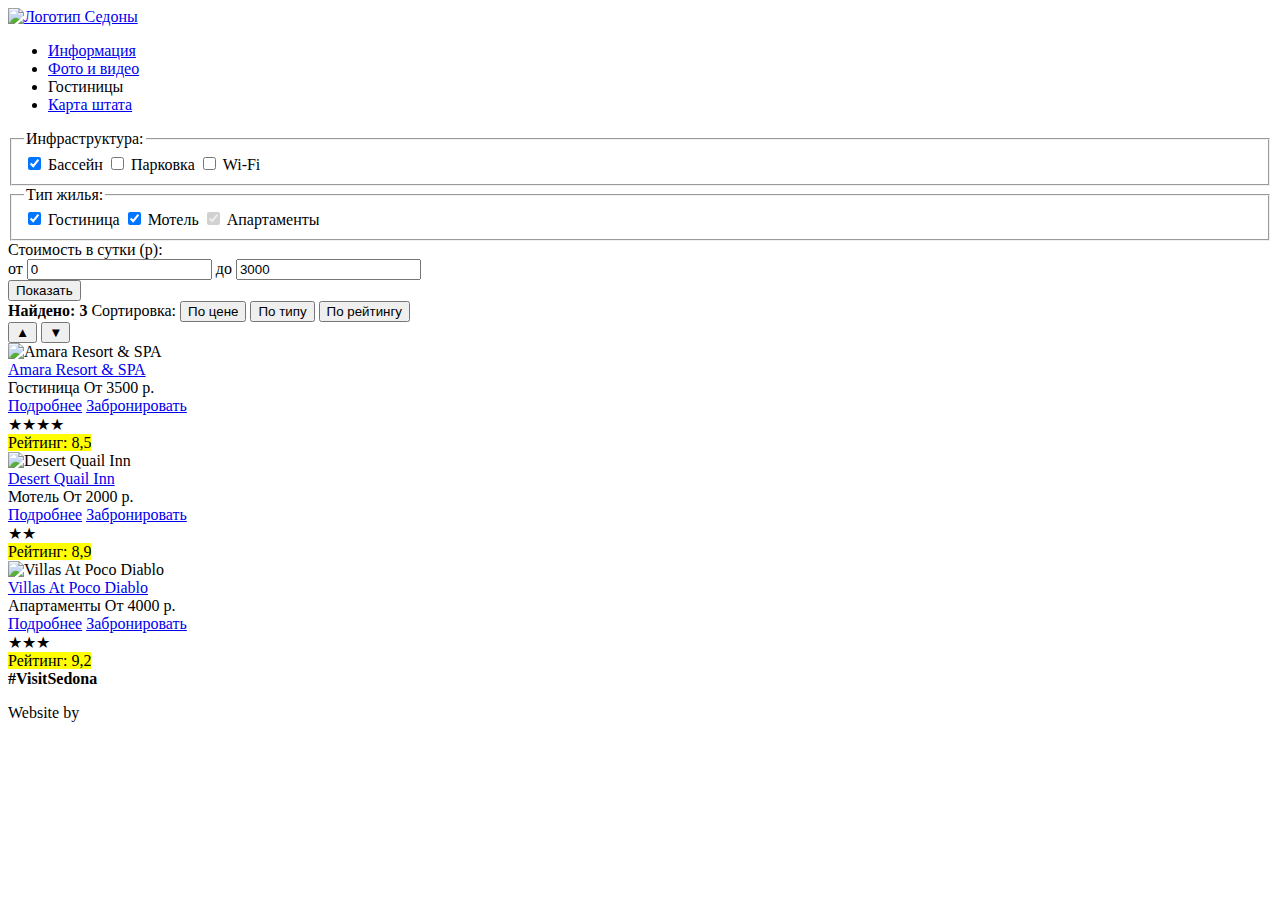
==== hotels.html @ d910e410 "Разметка" ====
<!DOCTYPE html>
<html lang="ru">
<head>
  <meta charset="UTF-8">
  <title>Поиск отелей в Седоне</title>
</head>
  <body>
    <div class="main-container">
      <header class="hotels-header">
        <nav class="main-navigation">
          <a href="index.html"><img class="sedona-logo" src="img/logo-sedona.png" alt="Логотип Седоны"></a>
          <ul class="clearfix">
            <li><a href="#">Информация</a></li>
            <li><a href="#">Фото и видео</a></li>
            <li>Гостиницы</li>
            <li><a href="#">Карта штата</a></li>
          </ul>
        </nav>
        <form action="#" class="clearfix hotels-form" method="get">
          <fieldset class="amenities">
          <legend>Инфраструктура:</legend>

          <input class="filter" type="checkbox" name="pool" id="pool" checked>
          <label class="filter-label" for="pool">Бассейн</label>

          <input class="filter" type="checkbox" name="parking" id="parking">
          <label class="filter-label" for="parking">Парковка</label>

          <input class="filter" type="checkbox" name="wifi" id="wifi">
          <label class="filter-label" for="wifi">Wi-Fi</label>
        </fieldset>
        <fieldset class="accomondation-type">
          <legend>Тип жилья:</legend>

          <input class="filter" type="checkbox" name="hotel" id="hotel" checked>
          <label class="filter-label" for="hotel">Гостиница</label>

          <input class="filter" type="checkbox" name="motel" id="motel" checked>
          <label class="filter-label" for="motel">Мотель</label>

          <input class="filter" type="checkbox" name="apartments" id="apartments" checked disabled>
          <label class="filter-label" for="apartments" disabled>Апартаменты</label>
        </fieldset>
        <div class="filter-range">
          <div class="filter-range-title">Стоимость в сутки (р):</div>
          <div class="price-controls">
            <label class="min-price">от
              <input type="text" name="min-price" value="0">
            </label>
            <label class="max-price">до
              <input type="text" name="max-price" value="3000">
            </label>
          </div>
          <div class="range-controls">
            <div class="scale">
              <div class="bar"></div>
            </div>
            <div class="range-toggle range-toggle-min"></div>
            <div class="range-toggle range-toggle-max"></div>
          </div>
          <button class="btn-transparent" type="submit">Показать</button>
        </div>
        </form>
      </header>
      <main>
        <div class="sorters clearfix">
          <div class="sorters-left">
            <b class="sorters-results">Найдено: 3</b>
            <span class="sorters-type">Сортировка:</span>
            <button class="sorter btn-active" id="price-sorter">По цене</button>
            <button class="sorter" id="type-sorter">По типу</button>
            <button class="sorter" id="rating-sorter">По рейтингу</button>
          </div>
          <div class="sorters-right">
            <button class="sorter arr" id="up-sorter">▲</button>
            <button class="sorter arr arr-active" id="down-sorter">▼</button>
          </div>
        </div>
        <div class="search-results">
          <div class="hotel-row">
            <div class="hotel-pic"><img src="img/hotel-1.jpg" width="135" height="90" alt="Amara Resort &amp; SPA"></div>
            <div class="hotel-content">
              <a href="#" class="hotel-title">Amara Resort &amp; SPA</a>
              <div class="hotel-info">
                <span class="hotel-type">Гостиница</span>
                <span class="hotel-price">От 3500 р.</span>
              </div>
              <div class="hotel-btns">
                <a href="#" class="more">Подробнее</a>
                <a href="#" class="book">Забронировать</a>
              </div>
            </div>
            <div class="ratings">
              <div class="stars">★★★★</div>
              <mark class="rating">Рейтинг: 8,5</mark>
            </div>
          </div>
          <div class="hotel-row">
            <div class="hotel-pic"><img src="img/hotel-2.jpg" width="135" height="90" alt="Desert Quail Inn"></div>
            <div class="hotel-content">
              <a href="#" class="hotel-title">Desert Quail Inn</a>
              <div class="hotel-info">
                <span class="hotel-type">Мотель</span>
                <span class="hotel-price">От 2000 р.</span>
              </div>
              <div class="hotel-btns">
                <a href="#" class="more">Подробнее</a>
                <a href="#" class="book">Забронировать</a>
              </div>
            </div>
            <div class="ratings">
              <div class="stars">★★</div>
              <mark class="rating">Рейтинг: 8,9</mark>
            </div>
          </div>
          <div class="hotel-row">
            <div class="hotel-pic"><img src="img/hotel-3.jpg" width="135" height="90" alt="Villas At Poco Diablo"></div>
            <div class="hotel-content">
              <a href="#" class="hotel-title">Villas At Poco Diablo</a>
              <div class="hotel-info">
                <span class="hotel-type">Апартаменты</span>
                <span class="hotel-price">От 4000 р.</span>
              </div>
              <div class="hotel-btns">
                <a href="#" class="more">Подробнее</a>
                <a href="#" class="book">Забронировать</a>
              </div>
            </div>
            <div class="ratings">
              <div class="stars">★★★</div>
              <mark class="rating">Рейтинг: 9,2</mark>
            </div>
          </div>
        </div>
      </main>
      <footer class="footer-hotels">
        <div class="footer-hashtag"><b>#VisitSedona</b></div>
        <div class="footer-social">
          <a href="#" title="Мы в Twitter"><i class="icon-twitter"></i></a>
          <a href="#" title="Мы в Facebook"><i class="icon-facebook"></i></a>
          <a href="#" title="Мы на Youtube"><i class="icon-youtube"></i></a>
        </div>
        <div class="footer-copyright">
          <p>Website by</p>
          <a href="https://htmlacademy.ru"><i class="sprite-html-logo"></i></a>
        </div>
      </footer>
    </div>
  </body>
</html>
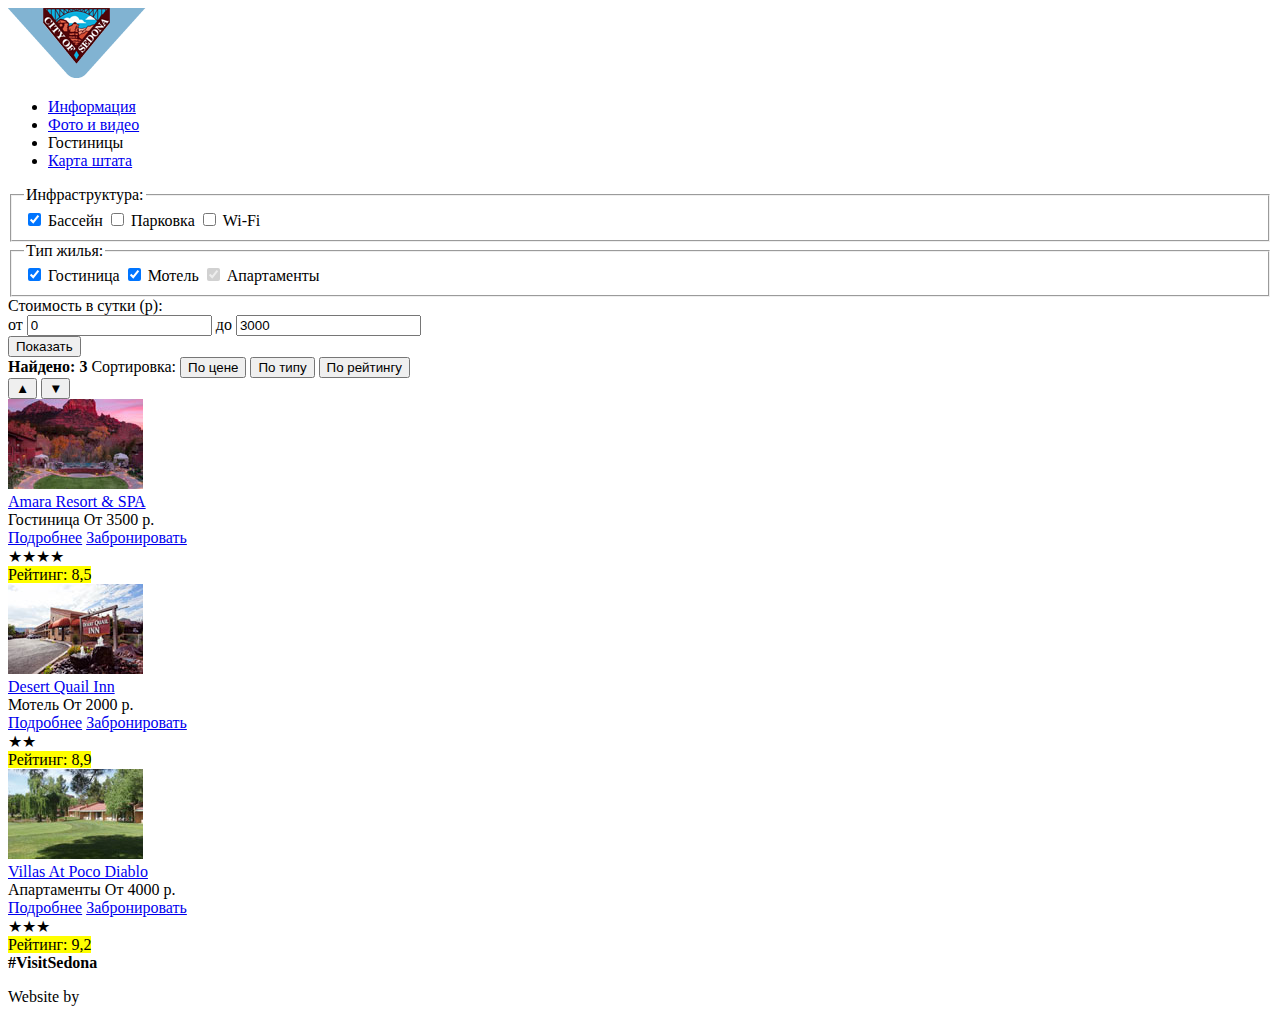
==== commit f37dab3b: "Текстовые стили" ====
--- a/hotels.html
+++ b/hotels.html
@@ -1,9 +1,12 @@
 <!DOCTYPE html>
 <html lang="ru">
-<head>
-  <meta charset="UTF-8">
-  <title>Поиск отелей в Седоне</title>
-</head>
+  <head>
+    <meta charset="UTF-8">
+    <title>Поиск отелей в Седоне</title>
+    <link rel="stylesheet" href="https://fonts.googleapis.com/css?family=PT+Sans:400,700&amp;subset=cyrillic">
+    <link rel="stylesheet" href="css/vendor/normalize.css">
+    <link rel="stylesheet" href="css/style.css">
+  </head>
   <body>
     <div class="main-container">
       <header class="hotels-header">
@@ -147,4 +150,4 @@
       </footer>
     </div>
   </body>
-</html>+</html>
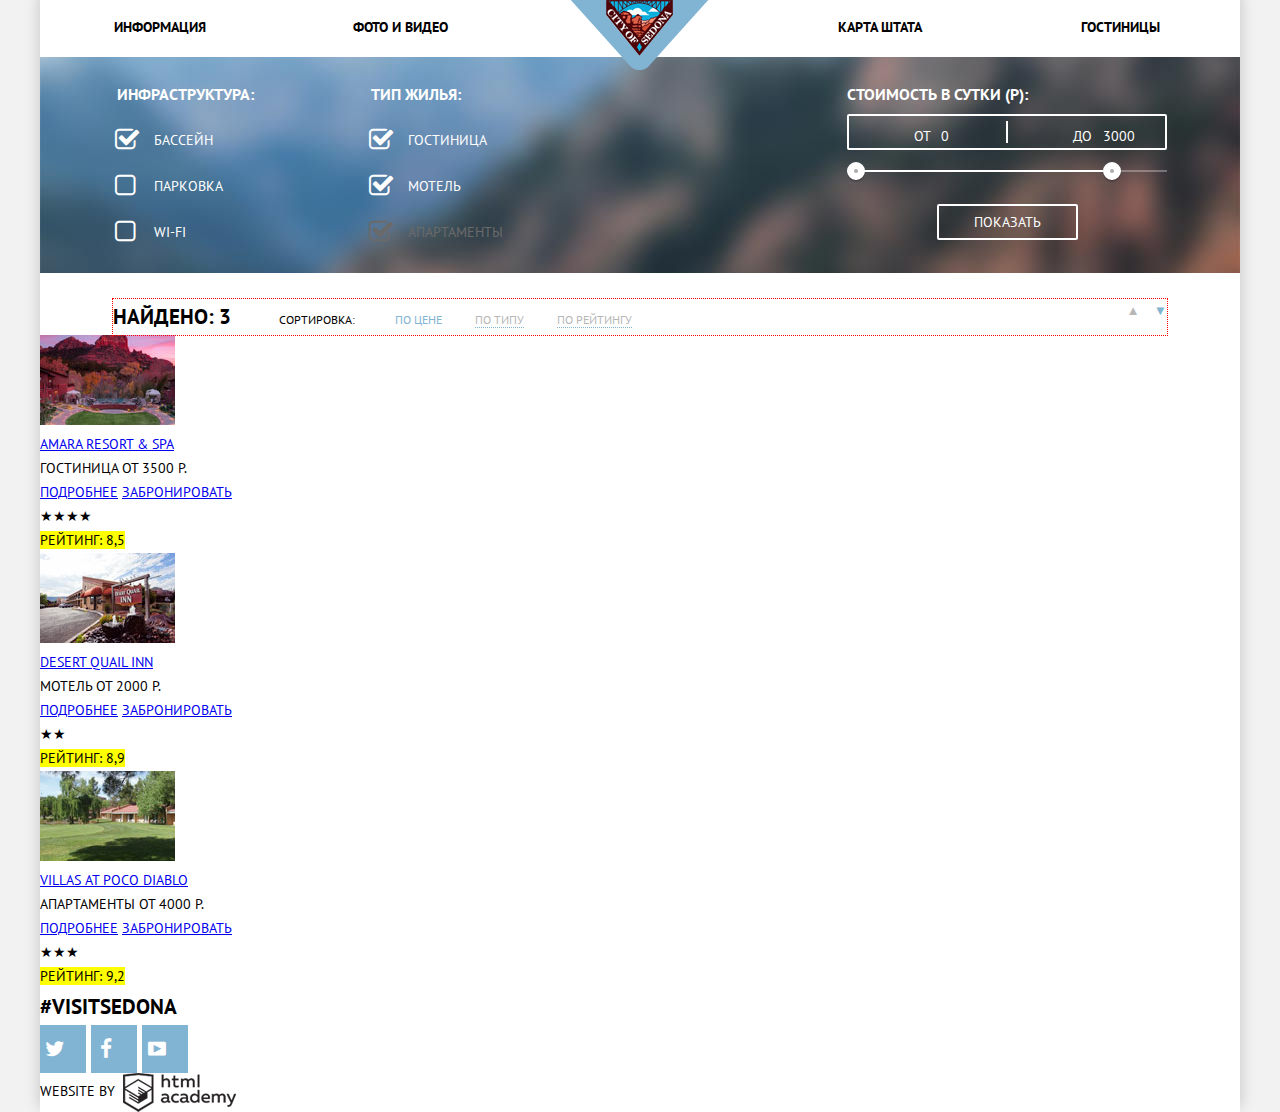
==== commit e1e29fe7: "стиль форм отелей" ====
--- a/hotels.html
+++ b/hotels.html
@@ -10,7 +10,7 @@
   <body>
     <div class="main-container">
       <header class="hotels-header">
-        <nav class="main-navigation">
+        <nav class="main-navigation hotels-navigation">
           <a href="index.html"><img class="sedona-logo" src="img/logo-sedona.png" alt="Логотип Седоны"></a>
           <ul class="clearfix">
             <li><a href="#">Информация</a></li>
--- a/css/style.css
+++ b/css/style.css
@@ -0,0 +1,844 @@
+@charset "UTF-8";
+
+*, *::before, *::after {
+  box-sizing: border-box;
+}
+
+body {
+  font-family: "PT Sans", Tahoma, sans-serif;
+  text-transform: uppercase;
+  font-size: 14px;
+  line-height: 1.7142;
+  background-color: #f2f2f2;
+  margin: 0;
+}
+
+button {
+  text-transform: inherit;
+  font-family: inherit;
+}
+
+legend {
+  color: #fff;
+  font-size: 16px;
+  line-height: 21px;
+  margin-bottom: 25px;
+  font-weight: 700;
+}
+
+fieldset {
+  border: none;
+  padding: 0;
+  margin-right: 12px;
+}
+
+@font-face {
+  font-weight: normal;
+  font-style: normal;
+
+  font-family: "symbols-sedona";
+  src: url("../fonts/symbols-sedona.woff") format("woff"),
+       url("../fonts/symbols-sedona.woff2") format("woff2");
+}
+
+[class^="icon-"]::before,
+[class*=" icon-"]::before {
+  display: inline-block;
+  width: 1em;
+  margin-right: 0.2em;
+  margin-left: 0.2em;
+
+  font-weight: normal;
+  line-height: 1em;
+  font-family: "symbols-sedona";
+  text-align: center;
+  text-transform: none;
+  text-decoration: inherit;
+  font-style: normal;
+  font-variant: normal;
+
+  speak: none;
+}
+
+.icon-facebook::before { content: "\66"; } /* "f" */
+.icon-twitter::before { content: "\74"; } /* "t" */
+.icon-up-dir::before { content: "\25b2"; } /* "▲" */
+.icon-down-dir::before { content: "\25bc"; } /* "▼" */
+.icon-star::before { content: "\2605"; } /* "★" */
+.icon-check-off::before { content: "\2610"; } /* "☐" */
+.icon-check-on::before { content: "\2611"; } /* "☑" */
+.icon-calendar::before { content: "\e800"; } /* "" */
+.icon-plus::before { content: "\e801"; } /* "" */
+.icon-minus::before { content: "\e802"; } /* "" */
+.icon-youtube::before { content: "\f39e"; } /* "" */
+
+/*Hiding spinners in num fields by default*/
+
+input[type=number]::-webkit-inner-spin-button, 
+input[type=number]::-webkit-outer-spin-button { 
+-webkit-appearance: none;
+margin: 0; 
+}
+
+input[type='number'] {
+-moz-appearance: textfield;
+}
+
+.clearfix::after {
+  content: "";
+  display: table;
+  clear: both;
+}
+
+.main-container {
+  width: 1200px;
+  margin: 0 auto;
+  background-color: #fff;
+  box-shadow: 0 -5px 15px 0 rgba(0,0,0,0.2);
+}
+
+.main-header {
+  background: #dceaf3 url("../img/bacground-index-3.jpg") no-repeat 0 0;
+  padding-bottom: 73px;
+  margin-bottom: 60px;
+}
+
+.main-navigation {
+  padding: 16px 0 17px;                         /*??????*/
+  margin-bottom: 76px;
+  background-color: #fff;
+  position: relative;
+}
+
+.main-navigation ul {
+  margin: 0;
+  list-style: none;
+  padding-left: 0;
+}
+
+.main-navigation li {
+  float: left;
+  width: 20%;
+  text-align: center;
+}
+
+.main-navigation li:nth-child(n+3) {
+  float: right;
+}
+
+.main-navigation a,
+.main-navigation li {
+  color: inherit;
+  text-decoration: none;
+  font-weight: 700;
+}
+
+.main-navigation .sedona-logo {
+  position: absolute;
+  left: 50%;
+  transform: translateX(-50%);
+  top: 0;
+}
+
+.intro {
+  width: 458px;
+  margin: 0 auto;
+}
+
+main > .title-secondary {
+  width: 500px;
+  margin: 0 auto 29px;
+  text-align: center;
+  line-height: 1.2381;
+}
+
+main > .subtitle {
+  display: block;
+  width: 500px;
+  margin: 0 auto 52px;
+  text-align: center;  
+}
+
+.reasons {
+  font-size: 0;
+  margin-bottom: 55px;
+  text-align: center;
+}
+
+.reason,
+.reason-img,
+.feature {
+  display: inline-block;
+}
+
+.reason,
+.feature {
+  width: 400px;
+  vertical-align: top;
+}
+
+.reason-img {
+  width: 800px;
+  vertical-align: middle;
+}
+
+.reason-title,
+.feature-title {
+  font-size: 21px;
+  line-height: 1;
+}
+
+.reason-nmb,
+.reason-text,
+.feature-text {
+  font-size: 14px;
+  line-height: 1.5;
+}
+
+.reason-img img,
+.feature-img,
+.reason-title {
+  display: block;
+}
+
+.reason-title {
+  margin: 0 0 24px;
+  padding: 0 60px;
+}
+
+.reason-nmb::before,
+.reason-nmb::after {
+  content: "\2014";
+  margin: 0 4px;
+}
+
+.reason-text {
+  margin: 0;
+  margin-top: 21px;
+  position: relative;
+}
+
+.reason {
+  padding: 47px 60px 60px;
+  background-color: #eee;
+  text-align: center;
+}
+
+.reason-blue {
+  background-color: #81b3d2;
+  color: #fff;
+}
+
+.reason.reason-blue {
+  padding: 54px 48px 51px;
+}
+
+.reason-blue .reason-text {
+  margin-top: 22px;
+}
+
+.reasons-wrapper:nth-child(3) .reason-text {
+  width: 310px;
+}
+
+.feature {
+  padding-top: 161px;
+}
+
+.feature-house .feature-text::before,
+.feature-food .feature-text::before,
+.feature-gift .feature-text::before {
+  position: absolute;
+  content: '';
+  background-image: url(../img/features-sprite.png);
+  background-repeat: no-repeat;
+  display: block;
+}
+
+.feature-house .feature-text::before {
+  left: 107px;
+  bottom: 116px;
+  width: 75px;
+  height: 72px;
+  background-position: -213px -15px;
+}
+
+.feature-food .feature-text::before {
+  left: 108px;
+  bottom: 117px;
+  width: 74px;
+  height: 70px;
+  background-position: -15px -15px;
+}
+
+.feature-gift .feature-text::before {
+  left: 113px;
+  bottom: 116px;
+  width: 64px;
+  height: 76px;
+  background-position: -119px -15px;
+}
+
+.feature-text {
+  position: relative;
+  margin: 24px auto 82px;
+  width: 290px;
+}
+
+.booking {
+  text-align: center;
+  position: relative;
+}
+
+.booking .title-secondary {
+  width: 500px;
+  margin: 0 auto 29px;
+  text-align: center;
+  font-size: 30px;
+  line-height: 0.8;
+  margin-bottom: 31px;
+}
+
+.booking .subtitle {
+  display: block;
+  width: 500px;
+  margin: 0 auto 48px;
+  text-align: center;
+}
+
+.modal-header {
+  width: 568px;
+  background-color: #766357;
+  color: #fff;
+  padding: 31px 130px;
+  font-size: 21px;
+  font-weight: 700;
+  border: none;
+  text-decoration: none;
+}
+
+.booking-form {
+  position: absolute;
+  left: 316px;
+  width: 568px;
+  background-color: #fff;
+  padding: 56px 55px 55px;
+  font-weight: 700;
+  box-shadow: 0 -5px 15px 0 rgba(0,0,0,0.2);
+  z-index: 100;
+}
+
+.to-left {
+  float: left;
+}
+
+.to-right {
+  float: right;
+}
+
+.form-group label,
+.input-count-wrapper {
+  display: inline-block;
+}
+
+.form-group {
+  text-align: left;
+  margin-bottom: 30px;
+  position: relative;
+  font-size: 0;
+}
+
+.form-group > * {
+  font-size: 14px;
+  line-height: 1.8571;
+}
+
+.icon {
+  position: absolute;
+  font-size: 21px;
+  line-height: 26px;
+  color: #c2c2c2;
+}
+
+.icon-calendar {
+  top: 5px;
+  right: 5px;
+}
+
+.icon:hover {
+  color: #000;
+}
+
+.icon:active {
+  color: #81b3d2;
+}
+
+.icon-minus,
+.icon-plus {
+  display: block;
+  width: 38px;
+  height: 38px;
+  text-align: center;
+  font-size: 14px;
+  padding: 7px 0;
+  color: #a9a9a9;
+}
+
+.icon-plus {
+  right: 0;
+  bottom: 0;
+}
+
+.form-group label {
+  width: 113px;
+}
+
+.form-group input {
+  padding: 6px 40px 6px 15px;
+  border: none;
+  background-color: #f2f2f2;
+  width: 345px;
+  font-weight: 700;
+  text-transform: uppercase;
+}
+
+.form-group input:hover {
+  background-color: #ebebeb;
+}
+
+.form-group input:focus {
+  background-color: #fff;
+  outline: 2px solid #e5e5e5;
+}
+
+.input-count-wrapper {
+  font-size: 0;
+}
+
+.input-count-wrapper input {
+  width: 114px;
+  font-size: 14px;
+}
+
+.input-count-wrapper input {
+  padding: 11px 13px;
+  text-align: center;
+}
+
+.to-left label {
+  width: 112px;
+}
+
+.to-right label {
+  width: 65px;
+}
+
+.booking-btn {
+  width: 458px;
+  color: #fff;
+  background-color: #81b3d2;
+  padding: 16px 0;
+  border: none;
+  font-weight: 700;
+  text-decoration: none;
+}
+
+.booking-form .booking-btn {
+  margin-top: 24px;
+  font-size: 21px;
+  line-height: 1.2381;
+}
+
+.booking-form .booking-btn:hover {
+  background-color: #669ec0;
+}
+
+.booking-form .booking-btn:active {
+  background-color: #669ec0;
+  color: #88b6d1;
+}
+
+.map-footer {
+  position: relative;
+  background-color: #eee;
+}
+
+.map {
+  font-size: 0;
+}
+
+.main-footer-index {
+  position: absolute;
+  background-color: rgba(255, 255, 255, 0.9);
+  width: 100%;
+  height: 120px;
+}
+
+.main-footer {
+  position: absolute;
+  font-size: 0;
+  bottom: 0;
+  left: 0;
+}
+
+.main-footer div {
+  display: inline-block;
+  width: 33.33%;
+  text-align: center;
+  vertical-align: middle;
+  padding-top: 35px;
+}
+
+.footer-hashtag {
+  font-size: 21px;
+  font-weight: 700;
+  /*margin-top: 41px;*/
+}
+
+.footer-social {
+  font-size: 0;
+}
+
+.footer-social a {
+  display: inline-block;
+  width: 46px;
+  height: 48px;
+  margin-right: 5px;
+  font-size: 21px;
+  line-height: 48px;
+  text-decoration: none;
+  color: #fff;
+  background-color: #81b3d2;
+}
+
+.footer-social a:hover {
+  background-color: #669ec0;
+}
+
+.footer-social a:active {
+  background-color: #5496bd;
+}
+
+.footer-social a:active i {
+  opacity: .3;
+}
+
+.footer-social a:last-child {
+  margin-right: 0;
+}
+
+.footer-copyright {
+  font-size: 0px;
+}
+
+.footer-copyright * {
+  display: inline-block;
+}
+
+.footer-copyright p {
+  font-size: 14px;
+  vertical-align: middle;
+  margin: 0 8px 0 0;
+}
+
+.footer-copyright a {
+  vertical-align: middle;
+}
+
+.sprite-html-logo {
+  background-image: url(../img/academy-sprite.png);
+  background-repeat: no-repeat;
+  display: block;
+  width: 113px;
+  height: 39px;
+  background-position: -15px -15px;
+}
+
+.sprite-html-logo:hover {
+  background-position: -301px -15px;
+}
+
+.sprite-html-logo:active {
+  background-position: -158px -15px;
+}
+
+.hotels-header {
+  background: #dceaf3 url("../img/background-hotels.jpg") no-repeat 0 0;
+  margin-bottom: 26px;
+}
+
+.hotels-navigation {
+  margin-bottom: 0px;
+}
+
+.hotels-form {
+  padding: 27px 73px 5px;
+  margin-bottom: 11px;
+}
+
+.amenities {
+  float: left;
+  width: 240px;
+}
+
+.accomondation-type {
+  float: left;
+  width: 290px;
+}
+
+.price-range {
+  float: right;
+  width: 330px;
+}
+
+.filter {
+  display: none;
+}
+
+.filter-label {
+  line-height: 21px;
+  font-size: 14px;
+  color: #fff;
+  display: block;
+  vertical-align: top;
+  cursor: pointer;
+  margin-bottom: 25px;
+}
+
+.filter + .filter-label::before {
+  content: "\2610";
+  font-family: "symbols-sedona";
+  display: inline-block;
+  vertical-align: top;
+  font-size: 26px;
+  margin-right: 19px;
+}
+
+.filter:checked + .filter-label::before {
+  content: "\2611";
+  margin-right: 15px;
+}
+
+.filter:disabled + .filter-label::before,
+.filter:disabled + .filter-label {
+  color: #6a6a6a;
+  cursor: not-allowed;
+}
+
+.filter-range {
+  float: right;
+  width: 320px;
+  color: #fff;
+  text-transform: uppercase;
+}
+
+.filter-range-title {
+  margin-bottom: 9px;
+  font-weight: 700;
+  font-size: 16px;
+  line-height: 21px;
+}
+
+.price-controls {
+  position: relative;
+  height: 36px;
+  margin-bottom: 20px;
+  font-size: 0;
+  border: 2px solid #fff;
+  border-radius: 2px;
+}
+
+.price-controls::after {
+  content: "";
+  position: absolute;
+  top: 50%;
+  left: 50%;
+  width: 2px;
+  height: 22px;
+  background: #fff;
+  transform: translate(-50%, -50%);
+}
+
+.price-controls label {
+  display: inline-block;
+  font-size: 14px;
+  line-height: 38px;
+  vertical-align: top;
+  cursor: pointer;
+}
+
+.price-controls .min-price,
+.price-controls .max-price {
+  width: 157px;
+  padding-left: 65px;
+}
+
+.min-price {
+  margin-right: 2px;
+}
+
+.price-controls input {
+  width: 50px;
+  margin: 0 5px;
+  color: inherit;
+  font: inherit;
+  background: none;
+  border: none;
+  outline: none;
+}
+
+.range-controls {
+  position: relative;
+  margin-bottom: 32px;
+}
+
+.range-controls .scale {
+  height: 2px;
+  background: rgba(255, 255, 255, 0.3);
+}
+
+.range-controls .bar {
+  width: 80%;
+  height: 2px;
+  background: #fff;
+}
+
+.range-toggle {
+  position: absolute;
+  top: -8px;
+  width: 18px;
+  height: 18px;
+  background: #ababab;
+  border: 7px solid #fff;
+  border-radius: 50%;
+  box-shadow: 0 2px 1px 0 rgba(0, 1, 1, 0.2);
+  cursor: pointer;
+}
+
+.range-toggle:hover {
+  background: #1c4f80;
+}
+
+.range-toggle-min {
+  left: 0;
+}
+
+.range-toggle-max {
+  left: 80%;
+}
+
+.btn-transparent {
+  display: block;
+  margin: 0 auto;
+  padding: 6px 35px;
+  font-size: 14px;
+  line-height: 20px;
+  color: #fff;
+  text-transform: uppercase;
+  background: transparent;
+  border: 2px solid #fff;
+  border-radius: 2px;
+  outline: none;
+  cursor: pointer;
+}
+
+.btn-transparent:hover {
+  color: #000;
+  background: #fff;
+}
+
+.sorters {
+  margin: 0 73px;
+
+  outline: 1px dotted red;
+}
+
+.sorter {
+  padding: 0;
+  border: none;
+  background: none;
+}
+
+.sorter:not(.arr) {
+  color: #b7b7b7;
+  border-bottom: 1px dotted #81b3d2;
+}
+
+.sorter:not(.arr):hover {
+  color: #81b3d2;
+  cursor: pointer;
+}
+
+.sorter:not(.arr):not(.btn-active):active {
+  color: #000;
+  border: none;
+}
+
+.sorter.btn-active {
+  color: #81b3d2;
+  border: none;
+  outline: none;
+}
+
+.sorter.btn-active:hover {
+  cursor: default;
+}
+
+.sorters-left {
+  float: left;
+  font-size: 0;
+  vertical-align: baseline;
+}
+
+.sorters-right {
+  float: right;
+}
+
+.sorters-results {
+  margin-right: 48px;
+  font-size: 21px;
+}
+
+.sorters-type,
+.sorter:not(.arr) {
+  font-size: 12px;
+  text-transform: uppercase;
+  margin-right: 40px;
+}
+
+.sorter:not(.arr) {
+  margin-right: 33px;
+}
+
+.sorter:last-child {
+  margin-right: 0;
+}
+
+.sorter.arr {
+  color: #b7b7b7;
+}
+
+.sorter.arr:not(.arr-active):hover {
+  color: #000;
+}
+
+.sorter.arr:not(.arr-active):active {
+  color: #81b3d2;
+}
+
+.sorter.arr-active {
+  color: #81b3d2;
+}
+
+.sorter.arr:first-child {
+  margin-right: 10px;
+}
+
+.sorters-results,
+.sorters-type,
+.sorter {
+  display: inline-block;
+  vertical-align: baseline;
+}
+
+
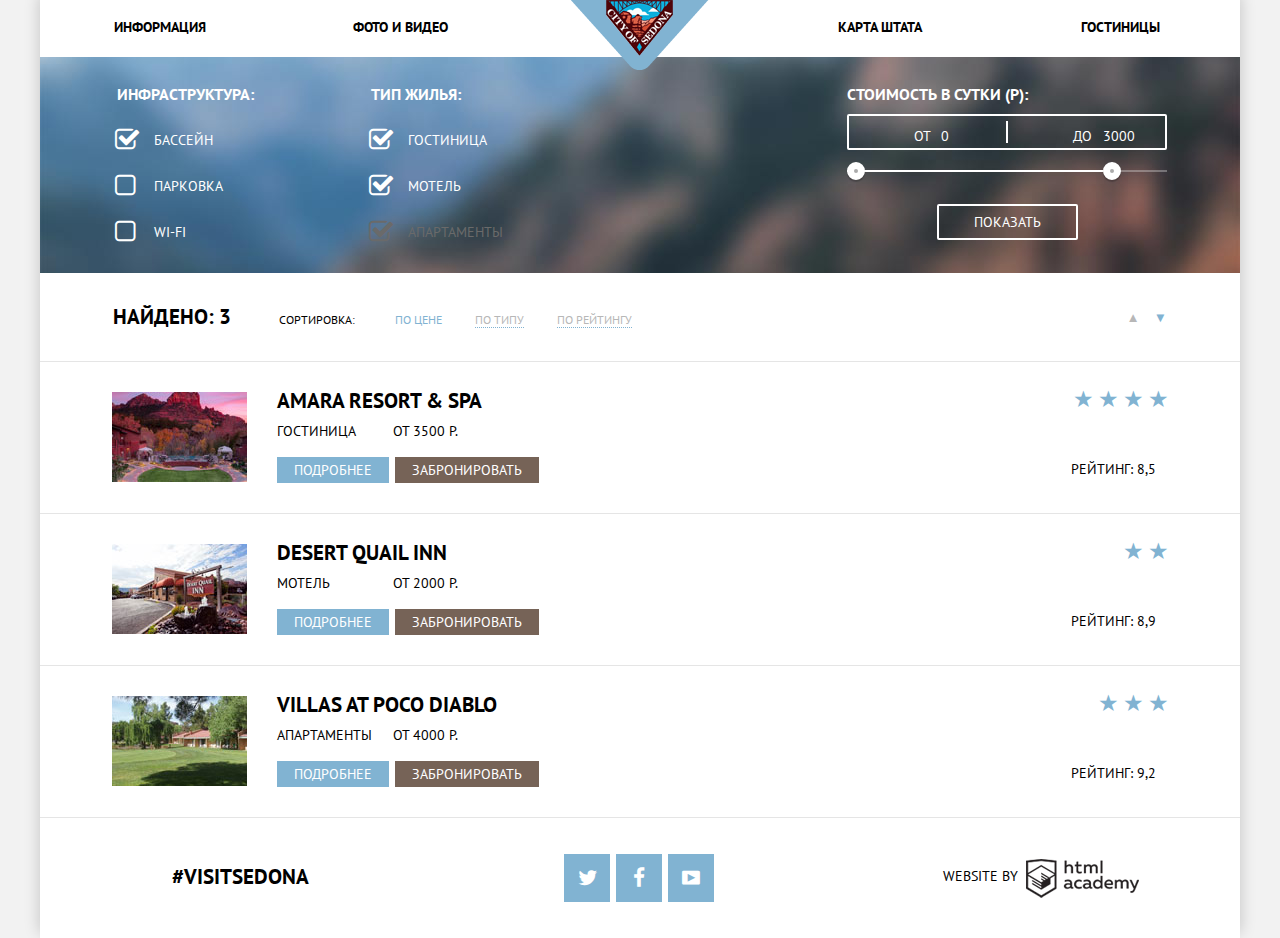
==== commit 4a64e1e5: "Декоративные элементы" ====
--- a/hotels.html
+++ b/hotels.html
@@ -4,7 +4,7 @@
     <meta charset="UTF-8">
     <title>Поиск отелей в Седоне</title>
     <link rel="stylesheet" href="https://fonts.googleapis.com/css?family=PT+Sans:400,700&amp;subset=cyrillic">
-    <link rel="stylesheet" href="css/vendor/normalize.css">
+    <link rel="stylesheet" href="css/normalize.css">
     <link rel="stylesheet" href="css/style.css">
   </head>
   <body>
@@ -80,7 +80,7 @@
           </div>
         </div>
         <div class="search-results">
-          <div class="hotel-row">
+          <div class="hotel-row clearfix">
             <div class="hotel-pic"><img src="img/hotel-1.jpg" width="135" height="90" alt="Amara Resort &amp; SPA"></div>
             <div class="hotel-content">
               <a href="#" class="hotel-title">Amara Resort &amp; SPA</a>
@@ -98,7 +98,7 @@
               <mark class="rating">Рейтинг: 8,5</mark>
             </div>
           </div>
-          <div class="hotel-row">
+          <div class="hotel-row clearfix">
             <div class="hotel-pic"><img src="img/hotel-2.jpg" width="135" height="90" alt="Desert Quail Inn"></div>
             <div class="hotel-content">
               <a href="#" class="hotel-title">Desert Quail Inn</a>
@@ -111,12 +111,12 @@
                 <a href="#" class="book">Забронировать</a>
               </div>
             </div>
-            <div class="ratings">
+            <div class="ratings clearfix">
               <div class="stars">★★</div>
               <mark class="rating">Рейтинг: 8,9</mark>
             </div>
           </div>
-          <div class="hotel-row">
+          <div class="hotel-row clearfix">
             <div class="hotel-pic"><img src="img/hotel-3.jpg" width="135" height="90" alt="Villas At Poco Diablo"></div>
             <div class="hotel-content">
               <a href="#" class="hotel-title">Villas At Poco Diablo</a>
@@ -136,7 +136,7 @@
           </div>
         </div>
       </main>
-      <footer class="footer-hotels">
+      <footer class="footer-hotels clearfix">
         <div class="footer-hashtag"><b>#VisitSedona</b></div>
         <div class="footer-social">
           <a href="#" title="Мы в Twitter"><i class="icon-twitter"></i></a>
--- a/css/style.css
+++ b/css/style.css
@@ -503,7 +503,7 @@
   display: inline-block;
   width: 46px;
   height: 48px;
-  margin-right: 5px;
+  margin-right: 6px;
   font-size: 21px;
   line-height: 48px;
   text-decoration: none;
@@ -538,11 +538,12 @@
 .footer-copyright p {
   font-size: 14px;
   vertical-align: middle;
-  margin: 0 8px 0 0;
+  margin: 2px 8px 0 16px;
 }
 
 .footer-copyright a {
   vertical-align: middle;
+  margin-top: 5px;
 }
 
 .sprite-html-logo {
@@ -748,9 +749,7 @@
 }
 
 .sorters {
-  margin: 0 73px;
-
-  outline: 1px dotted red;
+  margin: 0 73px 26px;
 }
 
 .sorter {
@@ -791,6 +790,7 @@
 }
 
 .sorters-right {
+  padding-top: 7px;
   float: right;
 }
 
@@ -841,4 +841,111 @@
   vertical-align: baseline;
 }
 
-
+.hotel-row {
+  border-top: 1px solid #e5e5e5;
+  padding: 30px 72px;
+}
+
+.hotel-pic {
+  float: left;
+  margin-right: 30px;
+  font-size: 0;
+}
+
+.hotel-content {
+  float: left;
+}
+
+.hotel-title {
+  text-decoration: none;
+  color: #000;
+  font-size: 21px;
+  line-height: 0;
+  font-weight: 700;
+  margin-bottom: 12px;
+}
+
+.hotel-info {
+  margin-bottom: 15px;
+  margin-top: 4px;
+}
+
+.hotel-type {
+  display: inline-block;
+  width: 78px;
+  margin-right: 34px;
+}
+
+.hotel-btns a {
+  line-height: 1.5;
+  text-decoration: none;
+  color: #fff;
+  font-family: "PT Sans", Tahoma, sans-serif;
+  padding: 4px 17px;
+}
+
+.more{
+  background-color: #81b3d2;
+  margin-right: 2px;
+}
+
+.book {
+  background-color: #766357;
+}
+
+.ratings {
+  float: right;
+  text-align: right;
+}
+
+.stars {
+  font-size: 23px;
+  letter-spacing: 4px;
+  line-height: 0.6;
+  color: #81b3d2;
+  margin-right: -5px;
+  margin-bottom: 52px;
+}
+
+.rating {
+  margin-right: 12px;
+  background-color: transparent;
+}
+
+.footer-hotels {
+  padding: 36px 73px;
+  border-top: 1px solid #e5e5e5;
+}
+
+.footer-hotels .footer-hashtag,
+.footer-hotels .footer-social {
+  float: left;
+}
+
+.footer-hotels .footer-copyright {
+  float: right;
+}
+
+.footer-social {
+  text-align: center;
+}
+
+.footer-hotels .footer-social {
+  width: 400px;
+  font-size: 0;
+}
+
+.footer-hotels .footer-hashtag,
+.footer-hotels .footer-copyright {
+  width: 240px;
+}
+
+.footer-hotels .footer-hashtag {
+  margin-right: 27px;
+  margin-top: 5px;
+  margin-left: 59px;
+}
+
+.footer-hotels .footer-social {
+  padding: 0 125px;
+}
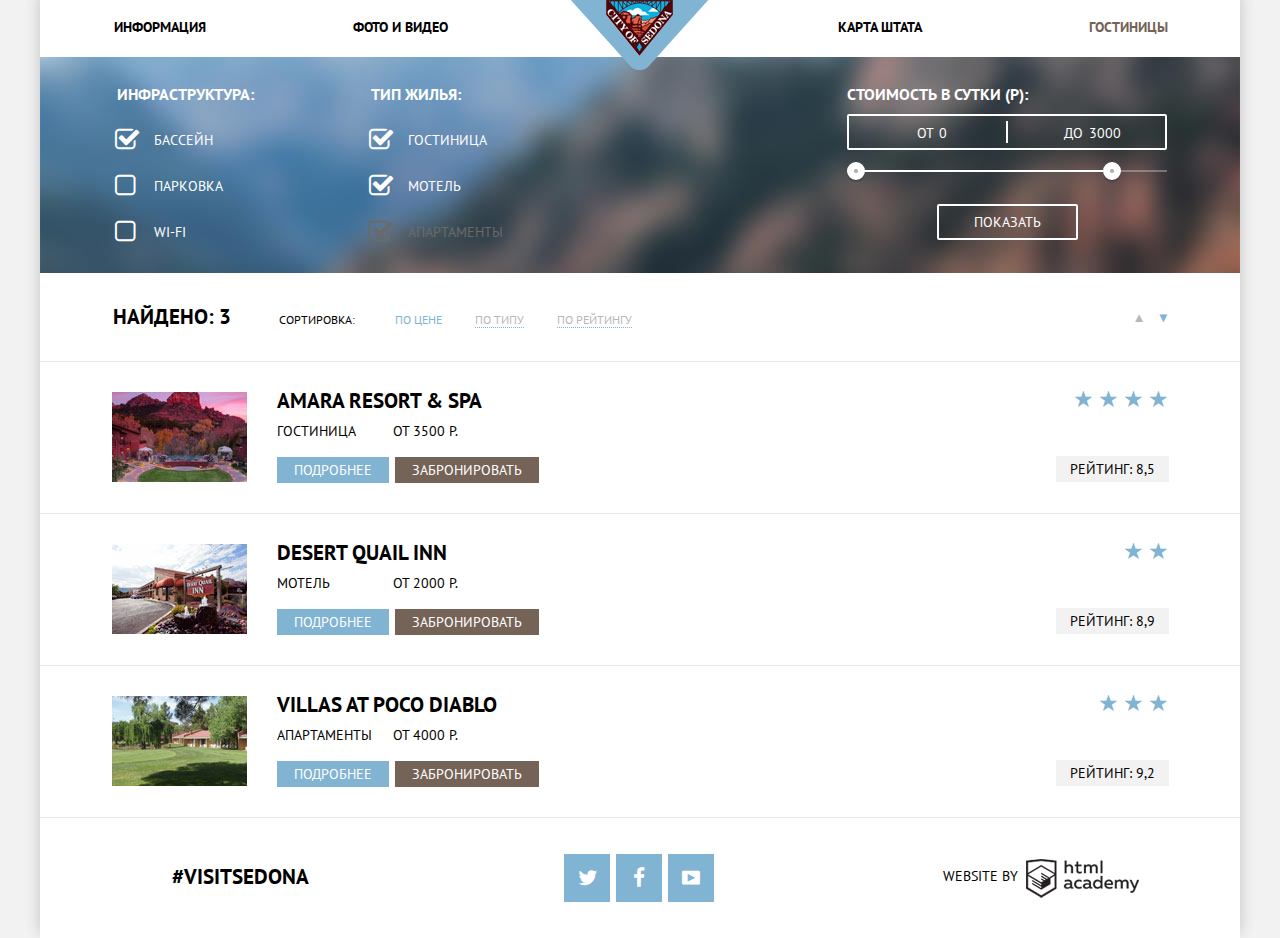
==== commit fccb350e: "Штрихи" ====
--- a/hotels.html
+++ b/hotels.html
@@ -15,7 +15,7 @@
           <ul class="clearfix">
             <li><a href="#">Информация</a></li>
             <li><a href="#">Фото и видео</a></li>
-            <li>Гостиницы</li>
+            <li class="active-menu">Гостиницы</li>
             <li><a href="#">Карта штата</a></li>
           </ul>
         </nav>
--- a/css/style.css
+++ b/css/style.css
@@ -126,11 +126,23 @@
   float: right;
 }
 
+.main-navigation li:nth-child(3) {
+  padding-left: 17px;
+}
+
 .main-navigation a,
 .main-navigation li {
   color: inherit;
   text-decoration: none;
   font-weight: 700;
+}
+
+.main-navigation a:hover {
+  color: #81b3d2;
+}
+
+.main-navigation a:active {
+  color: #b2b2b2;
 }
 
 .main-navigation .sedona-logo {
@@ -563,6 +575,18 @@
   background-position: -158px -15px;
 }
 
+.main-navigation .active-menu {
+  color: #766357;
+}
+
+.active-menu:hover {
+  color: #604e43;
+}
+
+.active-menu:active {
+  color: #d6d0cc;
+}
+
 .hotels-header {
   background: #dceaf3 url("../img/background-hotels.jpg") no-repeat 0 0;
   margin-bottom: 26px;
@@ -671,16 +695,20 @@
 .price-controls .min-price,
 .price-controls .max-price {
   width: 157px;
-  padding-left: 65px;
+  margin-top: -3px;
 }
 
 .min-price {
   margin-right: 2px;
+  padding-left: 68px;
+}
+
+.max-price {
+  padding-left: 56px;
 }
 
 .price-controls input {
   width: 50px;
-  margin: 0 5px;
   color: inherit;
   font: inherit;
   background: none;
@@ -828,10 +856,11 @@
 
 .sorter.arr-active {
   color: #81b3d2;
+  margin-right: -3px;
 }
 
 .sorter.arr:first-child {
-  margin-right: 10px;
+  margin-right: 7px;
 }
 
 .sorters-results,
@@ -865,6 +894,14 @@
   margin-bottom: 12px;
 }
 
+.hotel-title:hover {
+  color: #81b3d2;
+}
+
+.hotel-title:active {
+  color: #cacaca;
+}
+
 .hotel-info {
   margin-bottom: 15px;
   margin-top: 4px;
@@ -889,8 +926,26 @@
   margin-right: 2px;
 }
 
+.more:hover {
+  background-color: #669ec0;
+}
+
+.more:active {
+  background-color: #5496bd;
+  color: #88b6d1;
+}
+
 .book {
   background-color: #766357;
+}
+
+.book:hover {
+  background-color: #604e43;
+}
+
+.book:active {
+  background-color: #604e43;
+  color: #857871;
 }
 
 .ratings {
@@ -908,8 +963,9 @@
 }
 
 .rating {
-  margin-right: 12px;
-  background-color: transparent;
+  margin-right: -1px;
+  background-color: #f2f2f2;
+  padding: 4px 14px
 }
 
 .footer-hotels {
